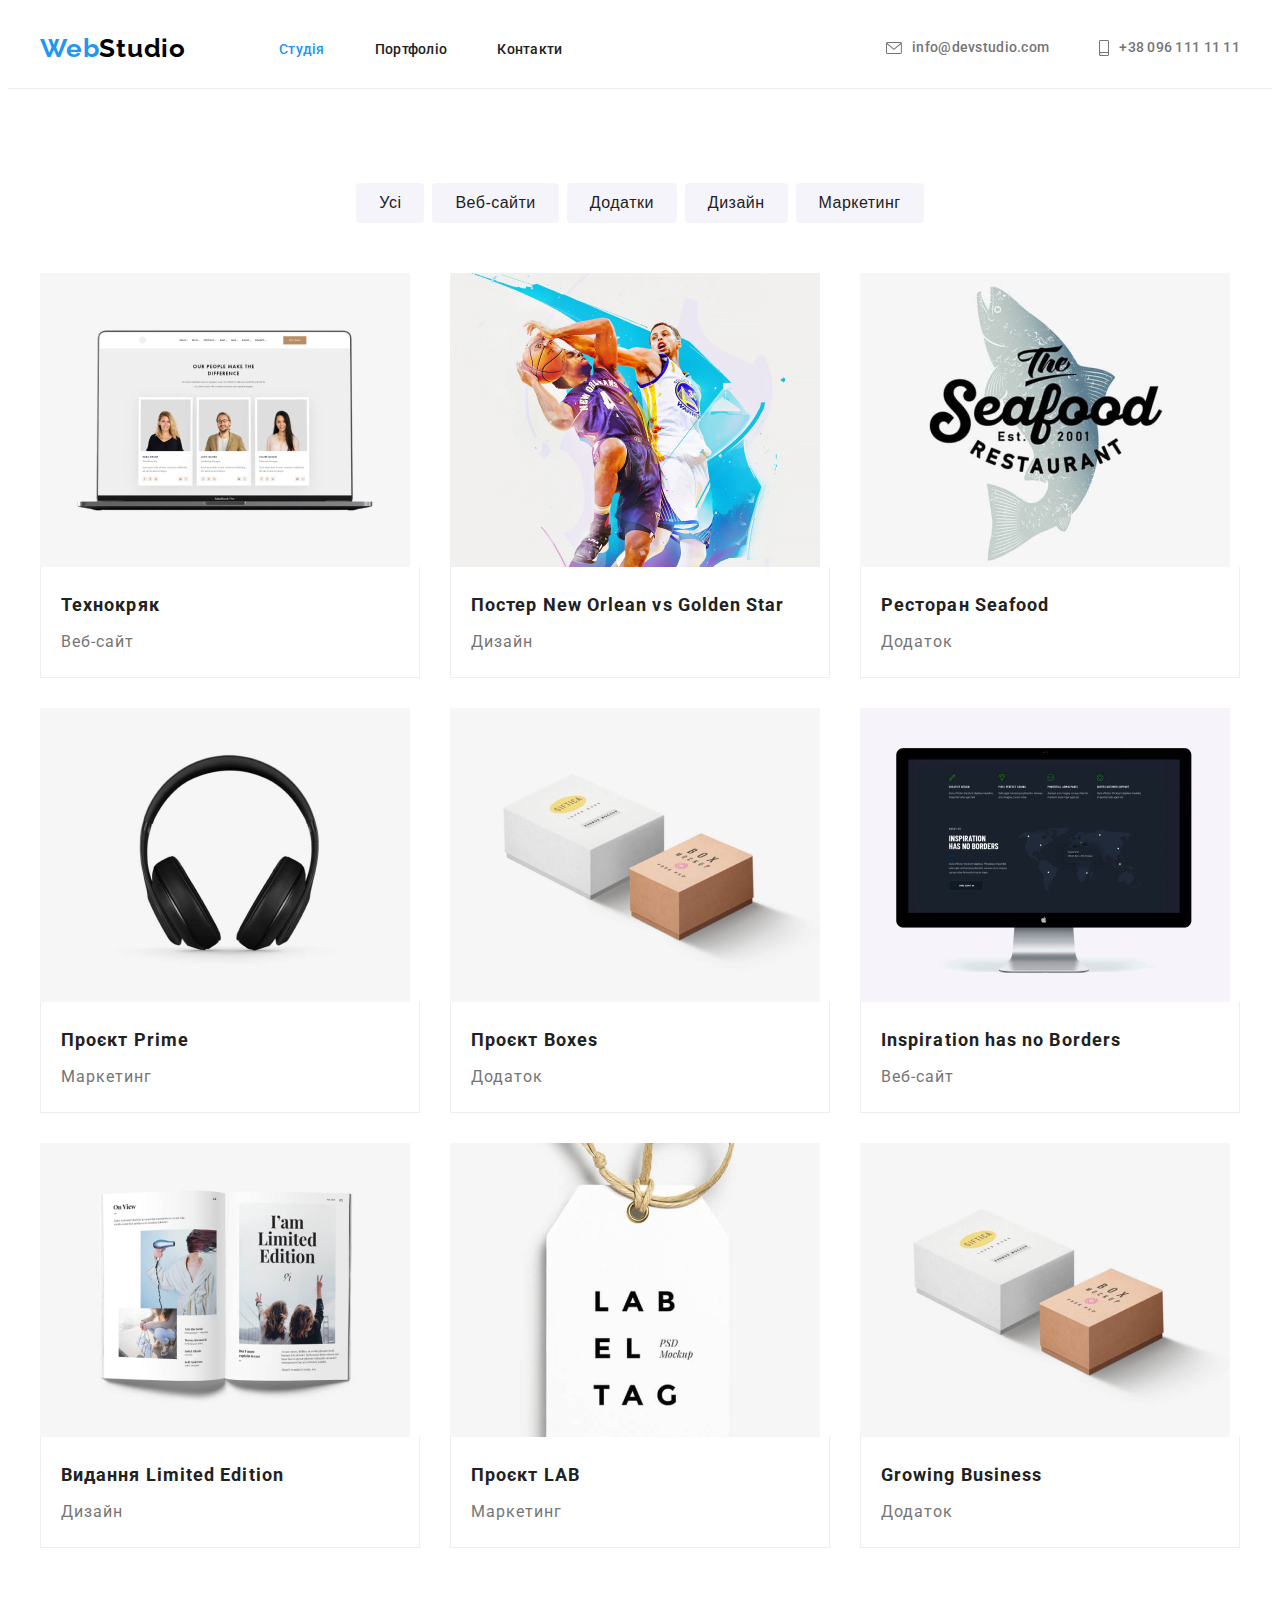
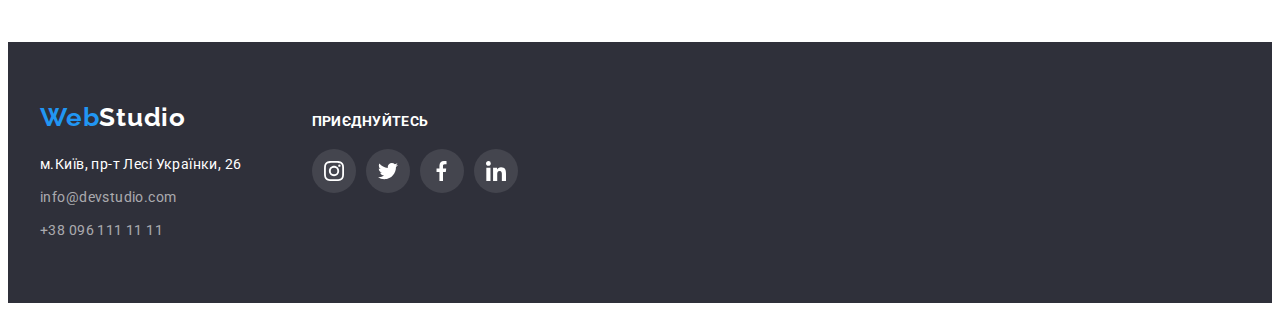
==== portfolio.html @ f3720ad2 "Initial commit" ====
<!DOCTYPE html>
<html lang="uk">
  <head>
    <meta charset="UTF-8" />
    <meta http-equiv="X-UA-Compatible" content="IE=edge" />
    <meta name="viewport" content="width=device-width, initial-scale=1.0" />
    <title>Портфоліо- WebStudio</title>
    <link rel="preconnect" href="https://fonts.googleapis.com" />
    <link rel="preconnect" href="https://fonts.gstatic.com" crossorigin />
    <link
      href="https://fonts.googleapis.com/css2?family=Raleway:wght@700&family=Roboto:wght@400;500;700;900&display=swap"
      rel="stylesheet"
    />
    <link
      rel="stylesheet"
      href="https://cdnjs.cloudflare.com/ajax/libs/modern-normalize/1.1.0/modern-normalize.min.css"
      integrity="sha512-wpPYUAdjBVSE4KJnH1VR1HeZfpl1ub8YT/NKx4PuQ5NmX2tKuGu6U/JRp5y+Y8XG2tV+wKQpNHVUX03MfMFn9Q=="
      crossorigin="anonymous"
      referrerpolicy="no-referrer"
    />
    <link rel="stylesheet" href="./css/style.css" />
  </head>
  <body>
    <header class="header">
      <div class="container header-container">
        <nav class="navigation">
          <a href="./index.html" class="logo"> <span class="accent">Web</span>Studio </a>
          <ul class="nav-link">
            <li class="current item"><a href="./index.html"> Студія </a></li>
            <li class="item"><a href="./portfolio.html"> Портфоліо </a></li>
            <li class="item"><a href=" "> Контакти </a></li>
          </ul>
        </nav>
        <ul class="adress-nav">
          <li class="item adress-item">
            <a href="mailto:info@devstudio.com" class="adress-link">
              <svg class="adress-icon" width="16" height="12">
                <use href="./images/icons.svg#envelope"></use>
              </svg>
              info@devstudio.com
            </a>
          </li>

          <li class="item adress-item">
            <a href="callto:+380961111111" class="adress-link">
              <svg class="adress-icon" width="10" height="16">
                <use href="./images/icons.svg#smartphone"></use>
              </svg>
              +38 096 111 11 11
            </a>
          </li>
        </ul>
      </div>
    </header>
    <main>
      <section class="section">
        <div class="container">
          <h1 class="visually-hidden">Наші роботи</h1>
          <ul class="filter-btn">
            <li class="filter-btn-item">
              <button type="button">Усі</button>
            </li>
            <li class="filter-btn-item">
              <button type="button">Веб-сайти</button>
            </li>
            <li class="filter-btn-item">
              <button type="button">Додатки</button>
            </li>
            <li class="filter-btn-item">
              <button type="button">Дизайн</button>
            </li>
            <li class="filter-btn-item">
              <button type="button">Маркетинг</button>
            </li>
          </ul>
          <ul class="works">
            <li class="works-example-item">
              <img src="./images/work1.jpg" alt="головна сторінка сайту Технокряк" width="370" />
              <div class="works-example-info">
                <h2 class="works-example-title">Технокряк</h2>
                <p class="works-example-text">Веб-сайт</p>
              </div>
            </li>
            <li class="works-example-item">
              <img src="./images/work2.jpg" alt="два баскетболіста боряться за м'яч" width="370" />
              <div class="works-example-info">
                <h2 class="works-example-title">Постер New Orlean vs Golden Star</h2>
                <p class="works-example-text">Дизайн</p>
              </div>
            </li>
            <li class="works-example-item">
              <img src="./images/work3.jpg" alt="емблема ресторану Seafood" width="370" />
              <div class="works-example-info">
                <h2 class="works-example-title">Ресторан Seafood</h2>
                <p class="works-example-text">Додаток</p>
              </div>
            </li>
            <li class="works-example-item">
              <img src="./images/work4.jpg" alt="зображення накладних навушників" width="370" />
              <div class="works-example-info">
                <h2 class="works-example-title">Проєкт Prime</h2>
                <p class="works-example-text">Маркетинг</p>
              </div>
            </li>
            <li class="works-example-item">
              <img
                src="./images/work5.jpg"
                alt="зображення двох коробок різного розміру"
                width="370"
              />
              <div class="works-example-info">
                <h2 class="works-example-title">Проєкт Boxes</h2>
                <p class="works-example-text">Додаток</p>
              </div>
            </li>
            <li class="works-example-item">
              <img
                src="./images/work6.jpg"
                alt="головна сторінка сайту Inspiration has no Borders"
                width="370"
              />
              <div class="works-example-info">
                <h2 class="works-example-title">Inspiration has no Borders</h2>
                <p class="works-example-text">Веб-сайт</p>
              </div>
            </li>
            <li class="works-example-item">
              <img src="./images/work7.jpg" alt="вкладиш видання Limited Edition" width="370" />
              <div class="works-example-info">
                <h2 class="works-example-title">Видання Limited Edition</h2>
                <p class="works-example-text">Дизайн</p>
              </div>
            </li>
            <li class="works-example-item">
              <img
                src="./images/work8.jpg"
                alt="зображення бірки із написом LAB EL TAG"
                width="370"
              />
              <div class="works-example-info">
                <h2 class="works-example-title">Проєкт LAB</h2>
                <p class="works-example-text">Маркетинг</p>
              </div>
            </li>
            <li class="works-example-item">
              <img
                src="./images/work5.jpg"
                alt="головна сторінка додатку Growing Business"
                width="370"
              />
              <div class="works-example-info">
                <h2 class="works-example-title">Growing Business</h2>
                <p class="works-example-text">Додаток</p>
              </div>
            </li>
          </ul>
        </div>
      </section>
    </main>
    <footer class="footer">
      <div class="container footer-wrap">
        <div class="adress-wrap">
          <a href="./index.html" class="footer-logo"> <span class="accent">Web</span>Studio </a>
          <address class="adress">
            <ul>
              <li class="footer-adress">
                <a
                  href="https://www.google.com/maps/place/%D0%B1%D1%83%D0%BB%D1%8C%D0%B2%D0%B0%D1%80+%D0%9B%D0%B5%D1%81%D1%96+%D0%A3%D0%BA%D1%80%D0%B0%D1%97%D0%BD%D0%BA%D0%B8,+26,+%D0%9A%D0%B8%D1%97%D0%B2,+02000/@50.4265807,30.5383858,17z/data=!3m1!4b1!4m6!3m5!1s0x40d4cf0e033ecbe9:0x57a4dffefec77da0!8m2!3d50.4265807!4d30.5383858!16s%2Fg%2F1tctq5jv"
                  target="_blank"
                  rel="noopener
                noreferrer"
                  >м.Київ, пр-т Лесі Українки, 26</a
                >
              </li>
              <li class="footer-contact">
                <a href="mailto:info@devstudio.com">info@devstudio.com</a>
              </li>
              <li class="footer-contact"><a href="callto:+380961111111">+38 096 111 11 11</a></li>
            </ul>
          </address>
        </div>
        <div class="social-links-wrap">
          <p class="join">приєднуйтесь</p>
          <ul class="team-contact">
            <li class="social-contact-list">
              <a
                href=""
                class="social-contact-link footer-link"
                target="_blank"
                rel="noopener
              noreferrer"
              >
                <svg class="social-contact-icon footer-icon" width="20" height="20">
                  <use href="./images/icons.svg#instagram"></use>
                </svg>
              </a>
            </li>
            <li class="social-contact-list">
              <a
                href=""
                class="social-contact-link footer-link"
                target="_blank"
                rel="noopener
              noreferrer"
              >
                <svg class="social-contact-icon footer-icon" width="20" height="20">
                  <use href="./images/icons.svg#twitter"></use>
                </svg>
              </a>
            </li>
            <li class="social-contact-list">
              <a
                href=""
                class="social-contact-link footer-link"
                target="_blank"
                rel="noopener
              noreferrer"
              >
                <svg class="social-contact-icon footer-icon" width="20" height="20">
                  <use href="./images/icons.svg#facebook"></use>
                </svg>
              </a>
            </li>
            <li class="social-contact-list">
              <a
                href=""
                class="social-contact-link footer-link"
                target="_blank"
                rel="noopener
              noreferrer"
              >
                <svg class="social-contact-icon footer-icon" width="20" height="20">
                  <use href="./images/icons.svg#linkedin"></use>
                </svg>
              </a>
            </li>
          </ul>
        </div>
      </div>
    </footer>
  </body>
</html>
---- css/style.css ----
:root {
  --brand-color: #2196f3;
  --main-color: #212121;
  --second-color: #757575;
  --bg-color: #2f303a;
}

/* ------------------RESET---------------------- */

h1,
h2,
h3,
h4,
h5,
h6,
p {
  margin: 0;
}
ul {
  list-style: none;
  margin: 0;
  padding: 0;
}
a {
  text-decoration: none;
}
img {
  display: block;
}

/* ------------------GENERAL-------------------- */

body {
  background-color: #ffffff;
  font-family: 'Roboto', sans-serif;
  color: var(--main-color);
}
.container {
  width: 100%;
  max-width: 1200px;
  margin: 0 auto;
  padding-left: 15px;
  padding-right: 15px;
}
.section {
  padding-top: 94px;
  padding-bottom: 94px;
}
.visually-hidden {
  position: absolute;
  width: 1px;
  height: 1px;
  margin: -1px;
  border: 0;
  padding: 0;

  white-space: nowrap;
  clip-path: inset(100%);
  clip: rect(0 0 0 0);
  overflow: hidden;
}

/* ------------------HEADER-------------------- */

.header {
  border-bottom: 1px solid #ececec;
}
.header-container {
  display: flex;
  align-items: center;
}
.navigation {
  display: flex;
  align-items: center;
}
.logo {
  margin-right: 93px;
}
.logo,
.footer-logo {
  font-family: 'Raleway', sans-serif;
  font-weight: 700;
  font-size: 26px;
  line-height: 1.19;
  letter-spacing: 0.03em;
  color: #000000;
}
.accent {
  color: var(--brand-color);
}
.nav-link,
.adress-nav {
  display: flex;
  gap: 50px;
  align-items: center;
}

.adress-nav {
  margin-left: auto;
}
.nav-link a,
.adress-nav a {
  padding: 32px 0;
  font-weight: 500;
  font-size: 14px;
  line-height: 1.14;
  letter-spacing: 0.02em;
  color: var(--main-color);
}
.nav-link a:hover,
.nav-link a:focus,
.adress-nav a:hover,
.adress-nav a:focus,
.footer-adress a:hover,
.footer-contact a:hover,
.footer-adress a:focus,
.footer-contact a:focus {
  color: var(--brand-color);
}
.current a {
  color: var(--brand-color);
}
.adress-nav a {
  color: var(--second-color);
}
.adress-link {
  display: flex;
  align-items: center;
}

.adress-icon {
  fill: currentColor;
  margin-right: 10px;
}
/* ------------------HERO-------------------- */

.hero {
  max-width: 1600px;
  padding: 200px 0;
  margin-left: auto;
  margin-right: auto;
  background-color: var(--bg-color);
  text-align: center;
  background-image: linear-gradient(rgba(47, 48, 58, 0.4), rgba(47, 48, 58, 0.4)),
    url(../images/bg_image.jpg);
}

.main-title {
  width: 696px;
  margin: 0 auto 30px;

  font-weight: 900;
  font-size: 44px;
  line-height: 1.36;
  letter-spacing: 0.06em;
  text-transform: uppercase;
  color: #ffffff;
}
.btn {
  padding: 10px 32px;
  display: block;
  margin: 0 auto;
  border: 1px solid transparent;
  border-radius: 4px;

  font-weight: 700;
  font-size: 16px;
  line-height: 1.88;
  letter-spacing: 0.06em;
  color: #ffffff;
  background-color: var(--brand-color);
  cursor: pointer;
}
.btn:hover,
.btn:focus {
  background-color: #188ce8;
}

/* ------------------FEATURES-------------------- */
.features {
  display: flex;
  gap: 30px;
}
.features-item {
  width: 270px;
}
.features-icon-wrap {
  height: 120px;
  margin-bottom: 30px;
  display: flex;
  align-items: center;
  justify-content: center;

  background: #f5f4fa;
  border: 1px solid transparent;
  border-radius: 4px;
}

.features .features-item-title {
  margin-bottom: 10px;

  font-weight: 700;
  font-size: 14px;
  line-height: 1.14;
  letter-spacing: 0.03em;
  text-transform: uppercase;
}
.features .features-item-text {
  font-size: 14px;
  line-height: 1.71;
  letter-spacing: 0.03em;
  color: var(--second-color);
}

/* -----------------WORKS-------------------- */

.works-preview {
  padding-top: 0;
}
.works-list {
  display: flex;
  gap: 30px;
}

.section-title {
  margin-bottom: 50px;

  font-weight: 700;
  font-size: 36px;
  line-height: 1.17;
  text-align: center;
  letter-spacing: 0.03em;
}

/* ------------------TEAM-------------------- */

.employee {
  background-color: #f5f4fa;
}
.team {
  display: flex;
  gap: 30px;
}
.team .team-member-name {
  margin-bottom: 10px;

  font-weight: 500;
  font-size: 16px;
  line-height: 1.19;
  text-align: center;
  letter-spacing: 0.03em;
}
.team .team-member-position {
  margin-bottom: 16px;

  font-size: 16px;
  line-height: 1.19;
  text-align: center;
  letter-spacing: 0.03em;
  color: var(--second-color);
}
.team-member {
  background-color: #ffffff;
  border-radius: 0px 0px 4px 4px;
  box-shadow: 0px 1px 3px rgba(0, 0, 0, 0.12), 0px 1px 1px rgba(0, 0, 0, 0.14),
    0px 2px 1px rgba(0, 0, 0, 0.2);
}
.team-member-info {
  padding-top: 30px;
  padding-bottom: 30px;
}

.team-contact {
  display: flex;
  gap: 10px;
  align-items: center;
  justify-content: center;
}
.social-contact-link {
  display: flex;
  align-items: center;
  justify-content: center;

  width: 44px;
  height: 44px;
  color: #afb1b8;
  background-color: #ffffff;
  border-radius: 50%;
}
.social-contact-link:hover,
.social-contact-link:focus {
  color: #ffffff;
  background-color: var(--brand-color);
}
.social-contact-icon {
  fill: currentColor;
}

/* -----------------CLIENTS-------------------- */

.clients-list {
  display: flex;
  gap: 30px;
}
.clients-link {
  width: 170px;
  height: 92px;
  display: flex;
  align-items: center;
  justify-content: center;
  color: #afb1b8;
  border: 1px solid #afb1b8;
  border-radius: 4px;
}
.clients-link:hover,
.clients-link:focus {
  color: var(--brand-color);
  border: 1px solid var(--brand-color);
}

.clients-icon {
  fill: currentColor;
}
/* ------------------PORTFOLIO-------------------- */

.filter-btn {
  display: flex;
  justify-content: center;
  margin-bottom: 50px;
  gap: 8px;
}

.filter-btn button {
  padding: 6px 22px;
  border-radius: 4px;
  border: 1px solid transparent;

  font-weight: 500;
  font-size: 16px;
  line-height: 1.63;
  text-align: center;
  letter-spacing: 0.03em;
  background-color: #f5f4fa;
  color: var(--main-color);
  cursor: pointer;
}
.filter-btn button:hover,
.filter-btn button:focus {
  color: #ffffff;
  background-color: var(--brand-color);
  box-shadow: 0px 3px 1px rgba(0, 0, 0, 0.1), 0px 1px 2px rgba(0, 0, 0, 0.08),
    0px 2px 2px rgba(0, 0, 0, 0.12);
}
.works {
  display: flex;
  flex-wrap: wrap;
  gap: 30px;
}
.works-example-item {
  width: calc((100% - 60px) / 3);
}
.works-example-item:hover {
  box-shadow: 0px 1px 1px rgba(0, 0, 0, 0.12), 0px 4px 4px rgba(0, 0, 0, 0.06),
    1px 4px 6px rgba(0, 0, 0, 0.16);
}
.works .works-example-title {
  margin-bottom: 4px;

  font-weight: 700;
  font-size: 18px;
  line-height: 2;
  letter-spacing: 0.06em;
}
.works .works-example-text {
  font-size: 16px;
  line-height: 1.88;
  letter-spacing: 0.06em;
  color: var(--second-color);
}
.works-example-info {
  padding: 20px;

  border-right: 1px solid #eeeeee;
  border-left: 1px solid #eeeeee;
  border-bottom: 1px solid #eeeeee;
}

/* ------------------FOOTER-------------------- */
.footer-wrap {
  display: flex;
  align-items: baseline;
  gap: 70px;
}
.footer {
  background-color: var(--bg-color);
  padding-top: 60px;
  padding-bottom: 60px;
}
.adress {
  margin-top: 20px;
  font-style: normal;
}
.adress li:not(:last-child) {
  margin-bottom: 9px;
}
.footer-logo {
  color: #ffffff;
}
.footer-adress a,
.footer-contact a {
  color: #ffffff;

  font-size: 14px;
  line-height: 1.71;
  letter-spacing: 0.03em;
}
.footer-contact a {
  color: rgba(255, 255, 255, 0.6);
}
.join {
  margin-bottom: 20px;

  font-weight: 700;
  font-size: 14px;
  line-height: 1, 14;
  letter-spacing: 0.03em;
  text-transform: uppercase;
  color: #ffffff;
}
.footer-link {
  color: #ffffff;
  background-color: rgba(255, 255, 255, 0.1);
}
.footer-link:hover,
.footer-link:focus {
  background-color: var(--brand-color);
}
.footer-icon {
  fill: currentColor;
}
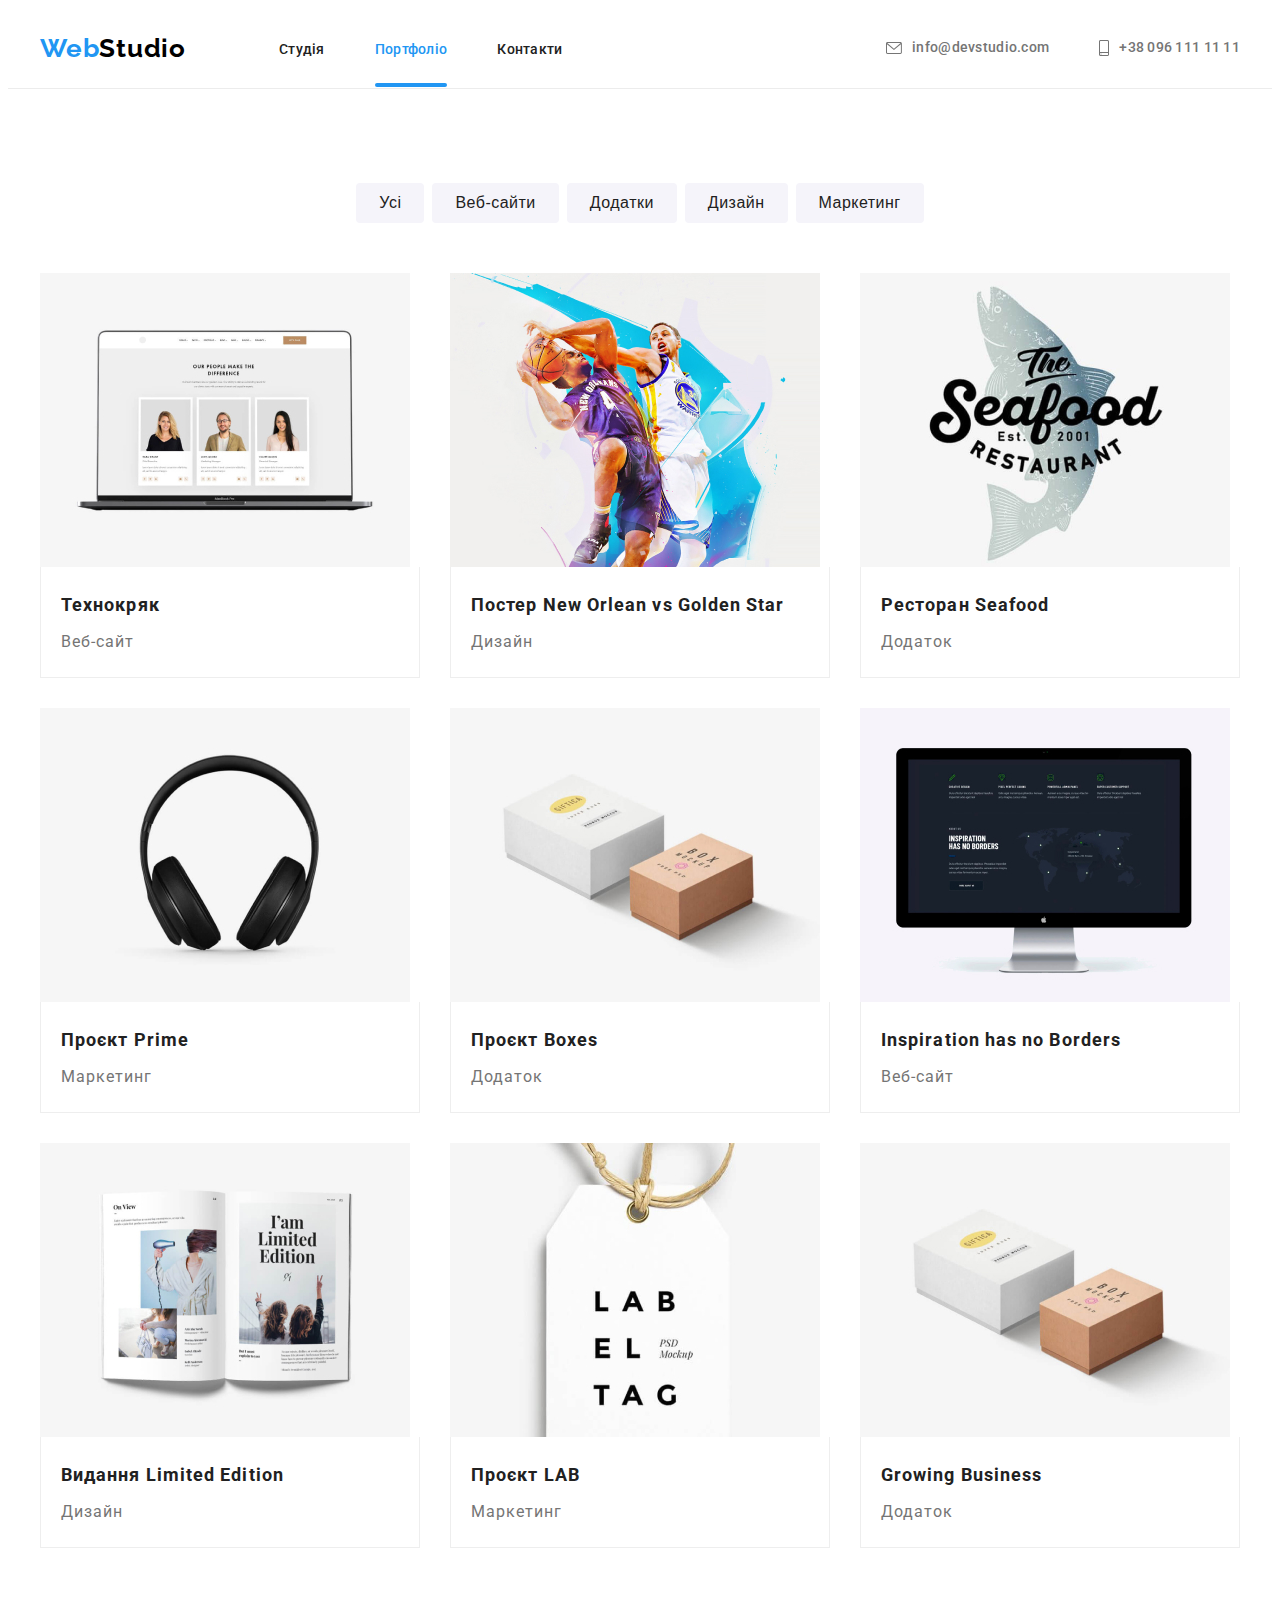
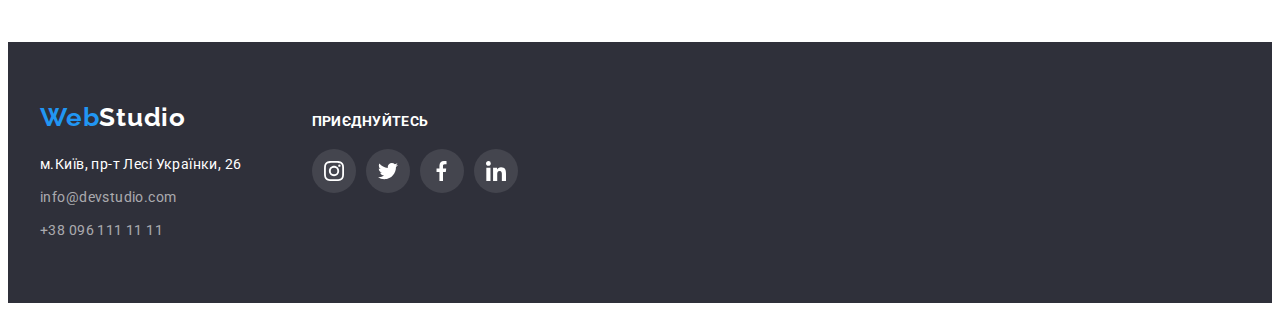
==== commit 781832bc: "added transitions" ====
--- a/portfolio.html
+++ b/portfolio.html
@@ -26,9 +26,11 @@
         <nav class="navigation">
           <a href="./index.html" class="logo"> <span class="accent">Web</span>Studio </a>
           <ul class="nav-link">
-            <li class="current item"><a href="./index.html"> Студія </a></li>
-            <li class="item"><a href="./portfolio.html"> Портфоліо </a></li>
-            <li class="item"><a href=" "> Контакти </a></li>
+            <li class="item"><a href="./index.html" class="nav-link-item"> Студія </a></li>
+            <li class="item">
+              <a href="./portfolio.html" class="nav-link-item current"> Портфоліо </a>
+            </li>
+            <li class="item"><a href=" " class="nav-link-item"> Контакти </a></li>
           </ul>
         </nav>
         <ul class="adress-nav">
@@ -75,79 +77,114 @@
           </ul>
           <ul class="works">
             <li class="works-example-item">
-              <img src="./images/work1.jpg" alt="головна сторінка сайту Технокряк" width="370" />
+              <div class="works-example-wrap">
+                <img src="./images/work1.jpg" alt="головна сторінка сайту Технокряк" width="370" />
+                <p class="works-example-text-top">
+                  Ресурс пропонує комплексні пропозиції з різним рівнем функціоналу та сервісів. Все
+                  це дозволить відвідувачу отримати вичерпні відомості про компанію чи приватну
+                  особу.
+                </p>
+              </div>
               <div class="works-example-info">
                 <h2 class="works-example-title">Технокряк</h2>
                 <p class="works-example-text">Веб-сайт</p>
               </div>
             </li>
             <li class="works-example-item">
-              <img src="./images/work2.jpg" alt="два баскетболіста боряться за м'яч" width="370" />
+              <div class="works-example-wrap">
+                <img
+                  src="./images/work2.jpg"
+                  alt="два баскетболіста боряться за м'яч"
+                  width="370"
+                />
+                <p class="works-example-text-top"></p>
+              </div>
               <div class="works-example-info">
                 <h2 class="works-example-title">Постер New Orlean vs Golden Star</h2>
                 <p class="works-example-text">Дизайн</p>
               </div>
             </li>
             <li class="works-example-item">
-              <img src="./images/work3.jpg" alt="емблема ресторану Seafood" width="370" />
+              <div class="works-example-wrap">
+                <img src="./images/work3.jpg" alt="емблема ресторану Seafood" width="370" />
+                <p class="works-example-text-top"></p>
+              </div>
               <div class="works-example-info">
                 <h2 class="works-example-title">Ресторан Seafood</h2>
                 <p class="works-example-text">Додаток</p>
               </div>
             </li>
             <li class="works-example-item">
-              <img src="./images/work4.jpg" alt="зображення накладних навушників" width="370" />
+              <div class="works-example-wrap">
+                <img src="./images/work4.jpg" alt="зображення накладних навушників" width="370" />
+                <p class="works-example-text-top"></p>
+              </div>
               <div class="works-example-info">
                 <h2 class="works-example-title">Проєкт Prime</h2>
                 <p class="works-example-text">Маркетинг</p>
               </div>
             </li>
             <li class="works-example-item">
-              <img
-                src="./images/work5.jpg"
-                alt="зображення двох коробок різного розміру"
-                width="370"
-              />
+              <div class="works-example-wrap">
+                <img
+                  src="./images/work5.jpg"
+                  alt="зображення двох коробок різного розміру"
+                  width="370"
+                />
+                <p class="works-example-text-top"></p>
+              </div>
               <div class="works-example-info">
                 <h2 class="works-example-title">Проєкт Boxes</h2>
                 <p class="works-example-text">Додаток</p>
               </div>
             </li>
             <li class="works-example-item">
-              <img
-                src="./images/work6.jpg"
-                alt="головна сторінка сайту Inspiration has no Borders"
-                width="370"
-              />
+              <div class="works-example-wrap">
+                <img
+                  src="./images/work6.jpg"
+                  alt="головна сторінка сайту Inspiration has no Borders"
+                  width="370"
+                />
+                <p class="works-example-text-top"></p>
+              </div>
               <div class="works-example-info">
                 <h2 class="works-example-title">Inspiration has no Borders</h2>
                 <p class="works-example-text">Веб-сайт</p>
               </div>
             </li>
             <li class="works-example-item">
-              <img src="./images/work7.jpg" alt="вкладиш видання Limited Edition" width="370" />
+              <div class="works-example-wrap">
+                <img src="./images/work7.jpg" alt="вкладиш видання Limited Edition" width="370" />
+                <p class="works-example-text-top"></p>
+              </div>
               <div class="works-example-info">
                 <h2 class="works-example-title">Видання Limited Edition</h2>
                 <p class="works-example-text">Дизайн</p>
               </div>
             </li>
             <li class="works-example-item">
-              <img
-                src="./images/work8.jpg"
-                alt="зображення бірки із написом LAB EL TAG"
-                width="370"
-              />
+              <div class="works-example-wrap">
+                <img
+                  src="./images/work8.jpg"
+                  alt="зображення бірки із написом LAB EL TAG"
+                  width="370"
+                />
+                <p class="works-example-text-top"></p>
+              </div>
               <div class="works-example-info">
                 <h2 class="works-example-title">Проєкт LAB</h2>
                 <p class="works-example-text">Маркетинг</p>
               </div>
             </li>
             <li class="works-example-item">
-              <img
-                src="./images/work5.jpg"
-                alt="головна сторінка додатку Growing Business"
-                width="370"
-              />
+              <div class="works-example-wrap">
+                <img
+                  src="./images/work5.jpg"
+                  alt="головна сторінка додатку Growing Business"
+                  width="370"
+                />
+                <p class="works-example-text-top"></p>
+              </div>
               <div class="works-example-info">
                 <h2 class="works-example-title">Growing Business</h2>
                 <p class="works-example-text">Додаток</p>
--- a/css/style.css
+++ b/css/style.css
@@ -100,11 +100,18 @@
 }
 .nav-link a,
 .adress-nav a {
+  position: relative;
   padding: 32px 0;
   font-weight: 500;
   font-size: 14px;
   line-height: 1.14;
   letter-spacing: 0.02em;
+
+  transition-property: color;
+  transition-duration: 250ms;
+  transition-timing-function: cubic-bezier(0.4, 0, 0.2, 1);
+}
+.nav-link-item {
   color: var(--main-color);
 }
 .nav-link a:hover,
@@ -117,8 +124,20 @@
 .footer-contact a:focus {
   color: var(--brand-color);
 }
-.current a {
+
+.current {
   color: var(--brand-color);
+}
+.current::after {
+  content: '';
+  position: absolute;
+  bottom: 0;
+  left: 0;
+  transform: translateY(-50%);
+  width: 100%;
+  height: 4px;
+  border-radius: 2px;
+  background-color: var(--brand-color);
 }
 .adress-nav a {
   color: var(--second-color);
@@ -170,6 +189,9 @@
   color: #ffffff;
   background-color: var(--brand-color);
   cursor: pointer;
+  transition-property: background-color;
+  transition-duration: 250ms;
+  transition-timing-function: cubic-bezier(0.4, 0, 0.2, 1);
 }
 .btn:hover,
 .btn:focus {
@@ -231,7 +253,26 @@
   text-align: center;
   letter-spacing: 0.03em;
 }
-
+.works-wrap {
+  position: relative;
+}
+.works-item-text {
+  position: absolute;
+  bottom: 0;
+  padding-top: 27px;
+  padding-bottom: 27px;
+  width: 100%;
+
+  font-weight: 700;
+  font-size: 14px;
+  line-height: 1.14;
+  text-align: center;
+  letter-spacing: 0.03em;
+  text-transform: uppercase;
+
+  color: #ffffff;
+  background-color: rgba(47, 48, 58, 0.8);
+}
 /* ------------------TEAM-------------------- */
 
 .employee {
@@ -286,6 +327,9 @@
   color: #afb1b8;
   background-color: #ffffff;
   border-radius: 50%;
+  transition-property: background-color, color;
+  transition-duration: 250ms;
+  transition-timing-function: cubic-bezier(0.4, 0, 0.2, 1);
 }
 .social-contact-link:hover,
 .social-contact-link:focus {
@@ -311,6 +355,9 @@
   color: #afb1b8;
   border: 1px solid #afb1b8;
   border-radius: 4px;
+  transition-property: color, border;
+  transition-duration: 250ms;
+  transition-timing-function: cubic-bezier(0.4, 0, 0.2, 1);
 }
 .clients-link:hover,
 .clients-link:focus {
@@ -343,6 +390,9 @@
   background-color: #f5f4fa;
   color: var(--main-color);
   cursor: pointer;
+  transition-property: background-color, box-shadow, color;
+  transition-duration: 250ms;
+  transition-timing-function: cubic-bezier(0.4, 0, 0.2, 1);
 }
 .filter-btn button:hover,
 .filter-btn button:focus {
@@ -358,6 +408,12 @@
 }
 .works-example-item {
   width: calc((100% - 60px) / 3);
+  transition-property: box-shadow;
+  transition-duration: 250ms;
+  transition-timing-function: cubic-bezier(0.4, 0, 0.2, 1);
+}
+.works-example-item:hover .works-example-text-top {
+  transform: translateY(0);
 }
 .works-example-item:hover {
   box-shadow: 0px 1px 1px rgba(0, 0, 0, 0.12), 0px 4px 4px rgba(0, 0, 0, 0.06),
@@ -384,6 +440,30 @@
   border-left: 1px solid #eeeeee;
   border-bottom: 1px solid #eeeeee;
 }
+.works-example-wrap {
+  position: relative;
+  overflow: hidden;
+}
+.works-example-text-top {
+  position: absolute;
+  top: 0;
+  padding-top: 63px;
+  padding-left: 24px;
+  padding-right: 24px;
+  height: 100%;
+  width: 100%;
+  font-size: 18px;
+  line-height: 1.56;
+  letter-spacing: 0.03em;
+
+  color: #ffffff;
+  background-color: rgba(33, 150, 243, 0.9);
+
+  transform: translateY(100%);
+  transition-property: transform;
+  transition-duration: 250ms;
+  transition-timing-function: cubic-bezier(0.4, 0, 0.2, 1);
+}
 
 /* ------------------FOOTER-------------------- */
 .footer-wrap {
@@ -430,6 +510,9 @@
 .footer-link {
   color: #ffffff;
   background-color: rgba(255, 255, 255, 0.1);
+  transition-property: background-color;
+  transition-duration: 250ms;
+  transition-timing-function: cubic-bezier(0.4, 0, 0.2, 1);
 }
 .footer-link:hover,
 .footer-link:focus {
@@ -438,3 +521,56 @@
 .footer-icon {
   fill: currentColor;
 }
+
+/* ------------------MODAL-------------------- */
+
+.backdrop {
+  position: fixed;
+  top: 0;
+  left: 0;
+  width: 100%;
+  height: 100%;
+  background-color: rgba(0, 0, 0, 0.2);
+  transition: opacity 150ms linear, visibility 150ms linear;
+}
+.backdrop.is-hidden {
+  visibility: hidden;
+  opacity: 0;
+  pointer-events: none;
+}
+
+.modal {
+  position: absolute;
+  top: 50%;
+  left: 50%;
+
+  min-width: 528px;
+  min-height: 581px;
+  background: #ffffff;
+  box-shadow: 0px 1px 3px rgba(0, 0, 0, 0.12), 0px 1px 1px rgba(0, 0, 0, 0.14),
+    0px 2px 1px rgba(0, 0, 0, 0.2);
+  border-radius: 4px;
+
+  transform: translate(-50%, -50%);
+  transition: transform 200ms ease-in;
+}
+
+.backdrop.is-hidden .modal {
+  transform: translate(-50%, -70%);
+}
+
+.close-btn {
+  display: flex;
+  justify-content: center;
+  align-items: center;
+
+  position: absolute;
+  top: 0;
+  right: 0;
+  margin: 8px;
+  width: 30px;
+  height: 30px;
+  border-radius: 50%;
+  border: 1px solid #afb1b8;
+  background-color: #ffffff;
+}
